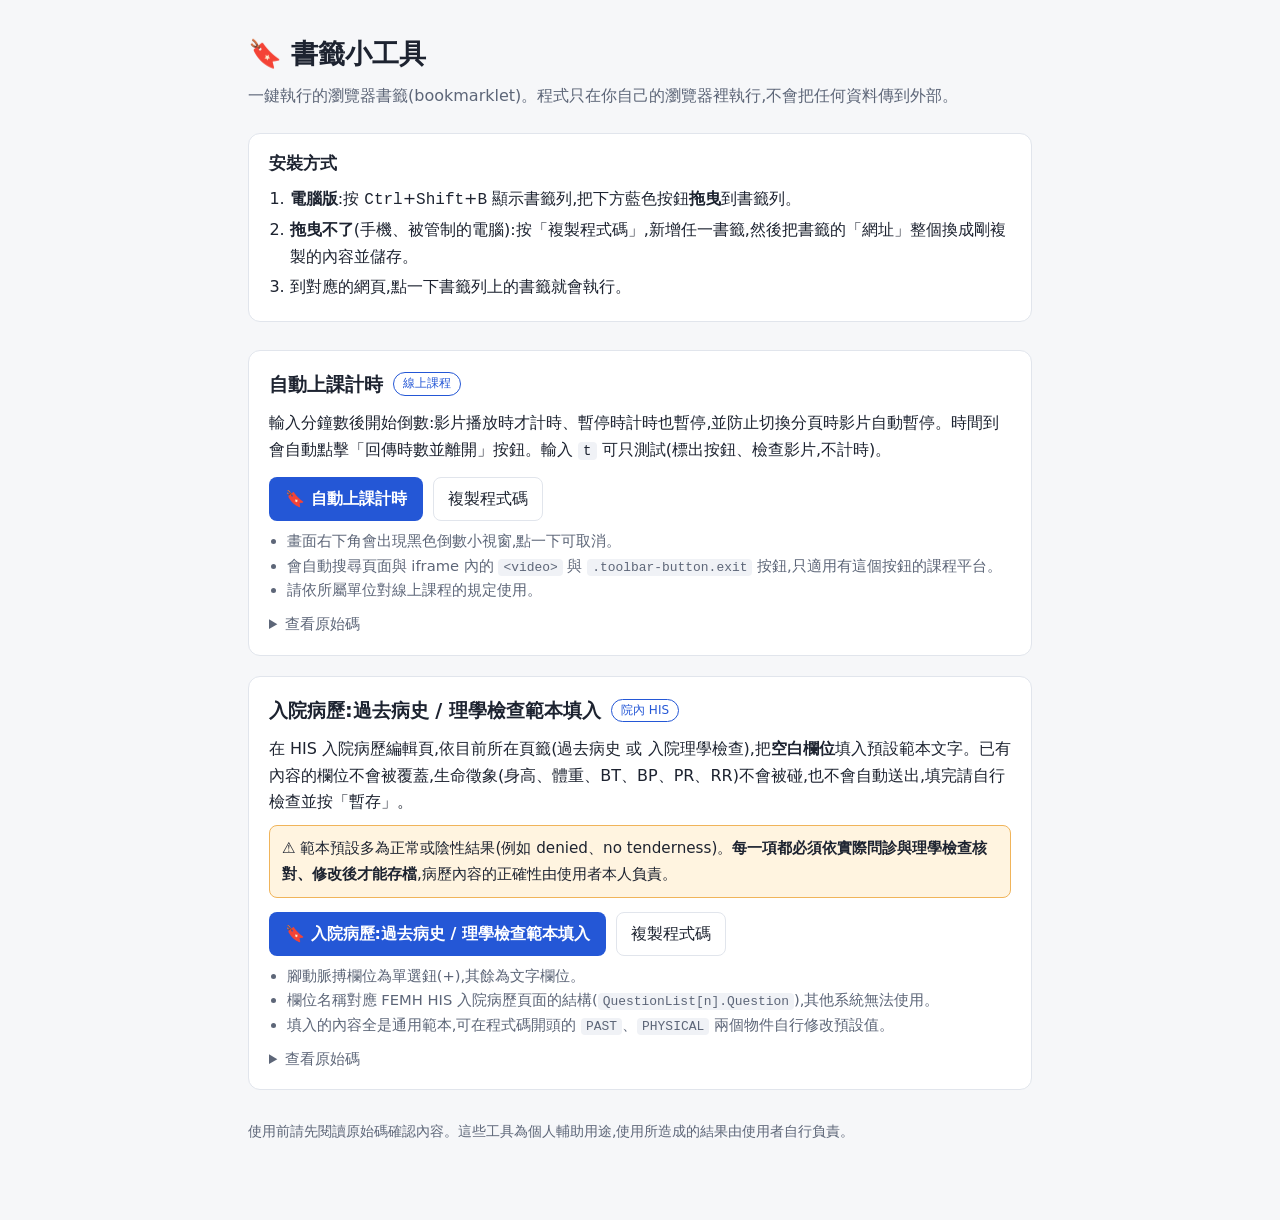
==== index.html @ d0493099 "Add bookmarklet directory page Co-Authored-By: Claude Sonnet 5.5 <noreply@anthropic.com> Claude-Sess" ====
<!DOCTYPE html>
<html lang="zh-Hant">
<head>
<meta charset="utf-8">
<meta name="viewport" content="width=device-width, initial-scale=1">
<title>書籤小工具 Bookmarklets</title>
<style>
  :root { --bg:#f6f7f9; --fg:#1d2330; --muted:#5d6678; --card:#fff; --line:#e1e5ec; --accent:#2457d6; --warn-bg:#fff4e0; --warn-line:#f0b45a; --code:#f0f2f6; }
  @media (prefers-color-scheme: dark) {
    :root { --bg:#12151b; --fg:#e6e9ef; --muted:#9aa3b5; --card:#1a1f28; --line:#2a313d; --accent:#7ba2ff; --warn-bg:#33270f; --warn-line:#a87a2c; --code:#222936; }
  }
  * { box-sizing: border-box; }
  body { margin:0; background:var(--bg); color:var(--fg); font:16px/1.65 system-ui,-apple-system,"Segoe UI","Noto Sans TC","Microsoft JhengHei",sans-serif; }
  main { max-width: 820px; margin: 0 auto; padding: 32px 18px 64px; }
  h1 { font-size: 1.7rem; margin: 0 0 6px; }
  .lead { color: var(--muted); margin: 0 0 24px; }
  .how { background:var(--card); border:1px solid var(--line); border-radius:12px; padding:16px 20px; margin-bottom:28px; }
  .how h2 { font-size:1.05rem; margin:0 0 8px; }
  .how ol { margin:0; padding-left:1.3em; }
  .how li { margin:4px 0; }
  .card { background:var(--card); border:1px solid var(--line); border-radius:12px; padding:18px 20px; margin-bottom:20px; }
  .card header { display:flex; align-items:center; gap:10px; flex-wrap:wrap; }
  .card h2 { font-size:1.2rem; margin:0; }
  .tag { font-size:.75rem; color:var(--accent); border:1px solid var(--accent); border-radius:999px; padding:1px 9px; }
  .card p { margin:10px 0; }
  .warn { background:var(--warn-bg); border:1px solid var(--warn-line); border-radius:8px; padding:10px 12px; margin:10px 0; font-size:.95rem; }
  .actions { display:flex; gap:10px; flex-wrap:wrap; align-items:center; margin:14px 0 6px; }
  a.drag { display:inline-block; background:var(--accent); color:#fff; text-decoration:none; padding:9px 16px; border-radius:8px; font-weight:600; cursor:grab; }
  @media (prefers-color-scheme: dark) { a.drag { color:#0d1220; } }
  button.copy { font:inherit; background:transparent; color:var(--fg); border:1px solid var(--line); border-radius:8px; padding:8px 14px; cursor:pointer; }
  button.copy:hover { border-color:var(--accent); }
  .notes { color:var(--muted); font-size:.92rem; padding-left:1.2em; margin:8px 0; }
  code { background:var(--code); padding:1px 5px; border-radius:4px; font-size:.88em; }
  details { margin-top:10px; }
  summary { cursor:pointer; color:var(--muted); font-size:.92rem; }
  pre { background:var(--code); border-radius:8px; padding:12px; overflow:auto; max-height:320px; font-size:.78rem; line-height:1.45; white-space:pre-wrap; word-break:break-all; }
  pre code { background:none; padding:0; font-size:inherit; }
  footer { color:var(--muted); font-size:.88rem; margin-top:30px; }
  #toast { position:fixed; left:50%; bottom:24px; transform:translateX(-50%); background:#000; color:#fff; padding:8px 16px; border-radius:8px; opacity:0; transition:opacity .2s; pointer-events:none; }
  #toast.show { opacity:.92; }
</style>
</head>
<body>
<main>
  <h1>🔖 書籤小工具</h1>
  <p class="lead">一鍵執行的瀏覽器書籤(bookmarklet)。程式只在你自己的瀏覽器裡執行,不會把任何資料傳到外部。</p>

  <section class="how">
    <h2>安裝方式</h2>
    <ol>
      <li><strong>電腦版</strong>:按 <kbd>Ctrl</kbd>+<kbd>Shift</kbd>+<kbd>B</kbd> 顯示書籤列,把下方藍色按鈕<strong>拖曳</strong>到書籤列。</li>
      <li><strong>拖曳不了</strong>(手機、被管制的電腦):按「複製程式碼」,新增任一書籤,然後把書籤的「網址」整個換成剛複製的內容並儲存。</li>
      <li>到對應的網頁,點一下書籤列上的書籤就會執行。</li>
    </ol>
  </section>


    <article class="card" id="auto-class">
      <header>
        <h2>自動上課計時</h2>
        <span class="tag">線上課程</span>
      </header>
      <p>輸入分鐘數後開始倒數:影片播放時才計時、暫停時計時也暫停,並防止切換分頁時影片自動暫停。時間到會自動點擊「回傳時數並離開」按鈕。輸入 <code>t</code> 可只測試(標出按鈕、檢查影片,不計時)。</p>
      
      <div class="actions">
        <a class="drag" href="javascript:(function()%7Bvar%20inp%3Dprompt('%E5%B9%BE%E5%88%86%E9%90%98%E5%BE%8C%E9%BB%9E%E6%93%8A%E3%80%8C%E5%9B%9E%E5%82%B3%E6%99%82%E6%95%B8%E4%B8%A6%E9%9B%A2%E9%96%8B%E3%80%8D%3F(%E8%BC%B8%E5%85%A5%20t%20%E5%8F%AA%E6%B8%AC%E8%A9%A6)'%2C'30')%3Bif(inp%3D%3D%3Dnull)return%3Bif(window.__exitT)%7BclearInterval(window.__exitT)%3Bwindow.__exitT%3Dnull%7Dvar%20old%3Ddocument.getElementById('__exitB')%3Bif(old)old.remove()%3Bfunction%20patch(w)%7Btry%7Bif(w.__noPause)return%3Bw.__noPause%3D1%3Bvar%20d%3Dw.document%3B%5B'hidden'%2C'webkitHidden'%5D.forEach(function(k)%7Btry%7BObject.defineProperty(d%2Ck%2C%7Bget%3Afunction()%7Breturn%20false%7D%2Cconfigurable%3Atrue%7D)%7Dcatch(e)%7B%7D%7D)%3B%5B'visibilityState'%2C'webkitVisibilityState'%5D.forEach(function(k)%7Btry%7BObject.defineProperty(d%2Ck%2C%7Bget%3Afunction()%7Breturn%20'visible'%7D%2Cconfigurable%3Atrue%7D)%7Dcatch(e)%7B%7D%7D)%3Btry%7Bd.hasFocus%3Dfunction()%7Breturn%20true%7D%7Dcatch(e)%7B%7D%5B'visibilitychange'%2C'webkitvisibilitychange'%2C'blur'%5D.forEach(function(n)%7B%5Bw%2Cd%5D.forEach(function(x)%7Bx.addEventListener(n%2Cfunction(e)%7Bif(e.target%3D%3D%3Dw%7C%7Ce.target%3D%3D%3Dd)e.stopImmediatePropagation()%7D%2Ctrue)%7D)%7D)%7Dcatch(e)%7B%7D%7Dfunction%20all(w)%7Bpatch(w)%3Btry%7Bw.document.querySelectorAll('iframe%2Cframe').forEach(function(f)%7Ball(f.contentWindow)%7D)%7Dcatch(e)%7B%7D%7Dfunction%20vid(d)%7Btry%7Bvar%20v%3Dd.querySelector('video')%3Bif(v)return%20v%3Bvar%20f%3Dd.querySelectorAll('iframe%2Cframe')%3Bfor(var%20i%3D0%3Bi%3Cf.length%3Bi%2B%2B)%7Bvar%20r%3Dvid(f%5Bi%5D.contentDocument)%3Bif(r)return%20r%7D%7Dcatch(x)%7B%7Dreturn%20null%7Dfunction%20playing()%7Bvar%20v%3Dvid(document)%3Bif(v)return%20!v.paused%7C%7Cv.ended%3Btry%7Breturn%20!Object.getOwnPropertyDescriptor(Document.prototype%2C'hidden').get.call(document)%7Dcatch(e)%7Breturn%20true%7D%7Dfunction%20find(d)%7Btry%7Bvar%20e%3Dd.querySelector('.toolbar-button.exit')%3Bif(e)return%20e%3Bvar%20f%3Dd.querySelectorAll('iframe%2Cframe')%3Bfor(var%20i%3D0%3Bi%3Cf.length%3Bi%2B%2B)%7Bvar%20r%3Dfind(f%5Bi%5D.contentDocument)%3Bif(r)return%20r%7D%7Dcatch(x)%7B%7Dreturn%20null%7Dall(window)%3Bvar%20B%3Ddocument.createElement('div')%3BB.id%3D'__exitB'%3BB.style.cssText%3D'position%3Afixed%3Bright%3A12px%3Bbottom%3A12px%3Bz-index%3A2147483647%3Bbackground%3Ablack%3Bcolor%3Awhite%3Bpadding%3A8px%2012px%3Bborder-radius%3A8px%3Bfont%3A14px%20sans-serif%3Bcursor%3Apointer'%3Bdocument.body.appendChild(B)%3Bfunction%20done(msg)%7BB.textContent%3Dmsg%3BsetTimeout(function()%7BB.remove()%7D%2C6000)%7Dif(String(inp).trim().toLowerCase()%3D%3D%3D't')%7Bvar%20b0%3Dfind(document)%3Bvar%20v0%3Dvid(document)%3Bdone((b0%3F'%E6%89%BE%E5%88%B0%E6%8C%89%E9%88%95'%3A'%E6%89%BE%E4%B8%8D%E5%88%B0%E6%8C%89%E9%88%95')%2B'%7C'%2B(v0%3F(v0.paused%3F'%E5%BD%B1%E7%89%87%E6%9A%AB%E5%81%9C%E4%B8%AD'%3A'%E5%BD%B1%E7%89%87%E6%92%AD%E6%94%BE%E4%B8%AD')%3A'%E6%89%BE%E4%B8%8D%E5%88%B0%E5%BD%B1%E7%89%87')%2B'%7C%E5%B7%B2%E5%A5%97%E7%94%A8%E9%98%B2%E6%9A%AB%E5%81%9C')%3Bif(b0)b0.style.outline%3D'4px%20solid%20red'%3Breturn%7Dvar%20m%3DparseFloat(inp)%3Bif(!(m%3E0))%7BB.remove()%3Breturn%7Dvar%20rem%3Dm*60%3Bvar%20last%3DDate.now()%3Bvar%20t%3DsetInterval(tick%2C1000)%3Bwindow.__exitT%3Dt%3BB.onclick%3Dfunction()%7BclearInterval(t)%3Bwindow.__exitT%3Dnull%3BB.remove()%7D%3Bfunction%20tick()%7Ball(window)%3Bvar%20now%3DDate.now()%3Bvar%20dt%3D(now-last)%2F1000%3Blast%3Dnow%3Bvar%20p%3Dplaying()%3Bif(p)rem%3Drem-dt%3Bif(rem%3E0)%7Bvar%20s%3DMath.round(rem)%3Bvar%20mm%3DMath.floor(s%2F60)%3Bvar%20ss%3Ds-mm*60%3BB.textContent%3D(p%3F'%E2%8F%B3%20'%3A'%E2%8F%B8%20%E5%BD%B1%E7%89%87%E6%9A%AB%E5%81%9C%2C%E8%A8%88%E6%99%82%E6%9A%AB%E5%81%9C%20')%2Bmm%2B'%3A'%2B('0'%2Bss).slice(-2)%2B'%20%E5%BE%8C%E5%9B%9E%E5%82%B3%E6%99%82%E6%95%B8(%E9%BB%9E%E6%AD%A4%E5%8F%96%E6%B6%88)'%3Breturn%7DclearInterval(t)%3Bwindow.__exitT%3Dnull%3Bvar%20b%3Dfind(document)%3Bif(b)%7Bb.click()%3Bdone('%E2%9C%85%20%E5%B7%B2%E9%BB%9E%E6%93%8A')%7Delse%20done('%E2%9D%8C%20%E6%89%BE%E4%B8%8D%E5%88%B0%E6%8C%89%E9%88%95')%7Dtick()%7D)()%3B" draggable="true" title="拖曳到書籤列" onclick="alert('請把這個按鈕「拖曳」到瀏覽器的書籤列,不要直接點擊。');return false;">🔖 自動上課計時</a>
        <button type="button" class="copy" data-id="auto-class">複製程式碼</button>
      </div>
      <ul class="notes"><li>畫面右下角會出現黑色倒數小視窗,點一下可取消。</li><li>會自動搜尋頁面與 iframe 內的 <code>&lt;video&gt;</code> 與 <code>.toolbar-button.exit</code> 按鈕,只適用有這個按鈕的課程平台。</li><li>請依所屬單位對線上課程的規定使用。</li></ul>
      <details>
        <summary>查看原始碼</summary>
        <pre><code>(function(){var inp=prompt('幾分鐘後點擊「回傳時數並離開」?(輸入 t 只測試)','30');if(inp===null)return;if(window.__exitT){clearInterval(window.__exitT);window.__exitT=null}var old=document.getElementById('__exitB');if(old)old.remove();function patch(w){try{if(w.__noPause)return;w.__noPause=1;var d=w.document;['hidden','webkitHidden'].forEach(function(k){try{Object.defineProperty(d,k,{get:function(){return false},configurable:true})}catch(e){}});['visibilityState','webkitVisibilityState'].forEach(function(k){try{Object.defineProperty(d,k,{get:function(){return 'visible'},configurable:true})}catch(e){}});try{d.hasFocus=function(){return true}}catch(e){}['visibilitychange','webkitvisibilitychange','blur'].forEach(function(n){[w,d].forEach(function(x){x.addEventListener(n,function(e){if(e.target===w||e.target===d)e.stopImmediatePropagation()},true)})})}catch(e){}}function all(w){patch(w);try{w.document.querySelectorAll('iframe,frame').forEach(function(f){all(f.contentWindow)})}catch(e){}}function vid(d){try{var v=d.querySelector('video');if(v)return v;var f=d.querySelectorAll('iframe,frame');for(var i=0;i&lt;f.length;i++){var r=vid(f[i].contentDocument);if(r)return r}}catch(x){}return null}function playing(){var v=vid(document);if(v)return !v.paused||v.ended;try{return !Object.getOwnPropertyDescriptor(Document.prototype,'hidden').get.call(document)}catch(e){return true}}function find(d){try{var e=d.querySelector('.toolbar-button.exit');if(e)return e;var f=d.querySelectorAll('iframe,frame');for(var i=0;i&lt;f.length;i++){var r=find(f[i].contentDocument);if(r)return r}}catch(x){}return null}all(window);var B=document.createElement('div');B.id='__exitB';B.style.cssText='position:fixed;right:12px;bottom:12px;z-index:2147483647;background:black;color:white;padding:8px 12px;border-radius:8px;font:14px sans-serif;cursor:pointer';document.body.appendChild(B);function done(msg){B.textContent=msg;setTimeout(function(){B.remove()},6000)}if(String(inp).trim().toLowerCase()==='t'){var b0=find(document);var v0=vid(document);done((b0?'找到按鈕':'找不到按鈕')+'|'+(v0?(v0.paused?'影片暫停中':'影片播放中'):'找不到影片')+'|已套用防暫停');if(b0)b0.style.outline='4px solid red';return}var m=parseFloat(inp);if(!(m&gt;0)){B.remove();return}var rem=m*60;var last=Date.now();var t=setInterval(tick,1000);window.__exitT=t;B.onclick=function(){clearInterval(t);window.__exitT=null;B.remove()};function tick(){all(window);var now=Date.now();var dt=(now-last)/1000;last=now;var p=playing();if(p)rem=rem-dt;if(rem&gt;0){var s=Math.round(rem);var mm=Math.floor(s/60);var ss=s-mm*60;B.textContent=(p?'⏳ ':'⏸ 影片暫停,計時暫停 ')+mm+':'+('0'+ss).slice(-2)+' 後回傳時數(點此取消)';return}clearInterval(t);window.__exitT=null;var b=find(document);if(b){b.click();done('✅ 已點擊')}else done('❌ 找不到按鈕')}tick()})();</code></pre>
      </details>
    </article>

    <article class="card" id="pe-template">
      <header>
        <h2>入院病歷:過去病史 / 理學檢查範本填入</h2>
        <span class="tag">院內 HIS</span>
      </header>
      <p>在 HIS 入院病歷編輯頁,依目前所在頁籤(過去病史 或 入院理學檢查),把<strong>空白欄位</strong>填入預設範本文字。已有內容的欄位不會被覆蓋,生命徵象(身高、體重、BT、BP、PR、RR)不會被碰,也不會自動送出,填完請自行檢查並按「暫存」。</p>
      <div class="warn" role="note">⚠️ 範本預設多為正常或陰性結果(例如 denied、no tenderness)。<strong>每一項都必須依實際問診與理學檢查核對、修改後才能存檔</strong>,病歷內容的正確性由使用者本人負責。</div>
      <div class="actions">
        <a class="drag" href="javascript:(function()%7B%20%20var%20PAST%20%3D%20%7B%20%20%20%20%22Cardiovascular%20disease%22%3A%20%22denied%22%2C%20%20%20%20%22Hypertension%22%3A%20%22denied%22%2C%20%20%20%20%22Pulmonary%20disease%22%3A%20%22denied%22%2C%20%20%20%20%22Gastrointestinal%20disease%22%3A%20%22denied%22%2C%20%20%20%20%22Liver%20disease%22%3A%20%22denied%22%2C%20%20%20%20%22Renal%20disease%22%3A%20%22denied%22%2C%20%20%20%20%22D.M.%20or%20Endocrinopathy%22%3A%20%22denied%22%2C%20%20%20%20%22Cigarette%20smoking%20or%20Alcohol%20drinking%22%3A%20%22denied%22%2C%20%20%20%20%22Drug%20allergy%22%3A%20%22NKA%22%2C%20%20%20%20%22Previous%20Operation%22%3A%20%22denied%22%2C%20%20%20%20%22Blood%20Transfusion%22%3A%20%22denied%22%2C%20%20%20%20%22Special%20exposure%20history%22%3A%20%22denied%22%2C%20%20%20%20%22Others%22%3A%20%22nil%22%20%20%7D%3B%20%20var%20PHYSICAL%20%3D%20%7B%20%20%20%20%22Development%22%3A%20%22fair%22%2C%20%20%20%20%22Nutrition%22%3A%20%22fair%22%2C%20%20%20%20%22Mentality%22%3A%20%22oriented%22%2C%20%20%20%20%22Cooperation%22%3A%20%22cooperative%22%2C%20%20%20%20%22Conjunctiva%22%3A%20%22not%20pale%22%2C%20%20%20%20%22Sclera%22%3A%20%22anicteric%22%2C%20%20%20%20%22Pupil%22%3A%20%22Isocoric%22%2C%20%20%20%20%22Light%20reflex%22%3A%20%22(%2B%2F%2B)%2C%20prompt%22%2C%20%20%20%20%22E.N.T.%22%3A%20%22grossly%20normal%22%2C%20%20%20%20%22Thyroid%22%3A%20%22no%20obvious%20enlargement%22%2C%20%20%20%20%22Lymph%20node%22%3A%20%22no%20obvious%20enlarged%20lymphnode%22%2C%20%20%20%20%22Chest%20wall%22%3A%20%22bilateral%20symmetric%20expansion%22%2C%20%20%20%20%22Lung%22%3A%20%22bilateral%20clear%20breathing%20sound%22%2C%20%20%20%20%22Breast%22%3A%20%22not%20examined%22%2C%20%20%20%20%22Heart%22%3A%20%22no%20murmur%22%2C%20%20%20%20%22Shape%22%3A%20%22soft%20and%20flat%22%2C%20%20%20%20%22Tenderness%22%3A%20%22no%20tenderness%22%2C%20%20%20%20%22Liver%22%3A%20%22impalpable%22%2C%20%20%20%20%22Spleen%22%3A%20%22impalpable%22%2C%20%20%20%20%22Scar%22%3A%20%22nil%22%2C%20%20%20%20%22Palpable%20Mass%22%3A%20%22impalpable%22%2C%20%20%20%20%22Kidney%22%3A%20%22no%20CV%20angle%20knocking%20pain%22%2C%20%20%20%20%22Bowel%20Sound%22%3A%20%22normoactive%22%2C%20%20%20%20%22others%22%3A%20%22nil%22%2C%20%20%20%20%22Extremities%22%3A%20%22Freely%20movable%2C%20no%20pitting%20edema%22%2C%20%20%20%20%22External%20genitalia%22%3A%20%22no%20abnormality%22%2C%20%20%20%20%22Carotid%20a.(right)%22%3A%20%22%2B%22%2C%20%20%20%20%22Carotid%20a.(left)%22%3A%20%22%2B%22%2C%20%20%20%20%22Radial%20a.(right)%22%3A%20%22%2B%22%2C%20%20%20%20%22Radial%20a.(left)%22%3A%20%22%2B%22%2C%20%20%20%20%22Femoral%20a.(right)%22%3A%20%22%2B%22%2C%20%20%20%20%22Femoral%20a.(left)%22%3A%20%22%2B%22%2C%20%20%20%20%22Popliteal%20a.(right)%22%3A%20%22%2B%22%2C%20%20%20%20%22Popliteal%20a.(left)%22%3A%20%22%2B%22%2C%20%20%20%20%22Dorsalis%20pedis%20a.(right)%22%3A%20%22%2B%22%2C%20%20%20%20%22Dorsalis%20pedis%20a.(left)%22%3A%20%22%2B%22%2C%20%20%20%20%22Posterior%20tibial%20a.(right)%22%3A%20%22%2B%22%2C%20%20%20%20%22Posterior%20tibial%20a.(left)%22%3A%20%22%2B%22%20%20%7D%3B%20%20var%20SKIP_VITALS%20%3D%20%5B%22Body%20height%22%2C%22Body%20weight%22%2C%22BT%22%2C%22BP%22%2C%22PR%22%2C%22RR%22%5D%3B%20%20function%20norm(s)%7B%20return%20(s%7C%7C%22%22).trim()%3B%20%7D%20%20var%20qEls%20%3D%20document.querySelectorAll('input%5Bname%24%3D%22.Question%22%5D')%3B%20%20if%20(qEls.length%20%3D%3D%3D%200)%7B%20alert(%22%E6%89%BE%E4%B8%8D%E5%88%B0%E6%AC%84%E4%BD%8D%2C%E8%AB%8B%E7%A2%BA%E8%AA%8D%E7%9B%AE%E5%89%8D%E5%9C%A8%E3%80%8C%E9%81%8E%E5%8E%BB%E7%97%85%E5%8F%B2%E3%80%8D%E6%88%96%E3%80%8C%E5%85%A5%E9%99%A2%E7%90%86%E5%AD%B8%E6%AA%A2%E6%9F%A5%E3%80%8D%E9%A0%81%E7%B1%A4%22)%3B%20return%3B%20%7D%20%20var%20questions%20%3D%20Array.prototype.map.call(qEls%2C%20function(el)%7B%20return%20norm(el.value)%3B%20%7D)%3B%20%20var%20isPast%20%3D%20questions.indexOf(%22Cardiovascular%20disease%22)%20!%3D%3D%20-1%3B%20%20var%20isPhysical%20%3D%20questions.indexOf(%22Body%20height%22)%20!%3D%3D%20-1%3B%20%20var%20map%20%3D%20isPast%20%3F%20PAST%20%3A%20(isPhysical%20%3F%20PHYSICAL%20%3A%20null)%3B%20%20if%20(!map)%7B%20alert(%22%E7%9B%AE%E5%89%8D%E9%A0%81%E7%B1%A4%E4%B8%8D%E6%98%AF%E3%80%8C%E9%81%8E%E5%8E%BB%E7%97%85%E5%8F%B2%E3%80%8D%E6%88%96%E3%80%8C%E5%85%A5%E9%99%A2%E7%90%86%E5%AD%B8%E6%AA%A2%E6%9F%A5%E3%80%8D%2C%E7%84%A1%E6%B3%95%E8%87%AA%E5%8B%95%E5%A1%AB%E5%85%A5%22)%3B%20return%3B%20%7D%20%20var%20filled%20%3D%200%2C%20skippedVitals%20%3D%200%2C%20skippedFilled%20%3D%200%2C%20notFound%20%3D%200%3B%20%20qEls.forEach(function(qEl)%7B%20%20%20%20var%20m%20%3D%20qEl.name.match(%2FQuestionList%5C%5B(%5Cd%2B)%5C%5D%2F)%3B%20%20%20%20if%20(!m)%20return%3B%20%20%20%20var%20idx%20%3D%20m%5B1%5D%3B%20%20%20%20var%20qText%20%3D%20norm(qEl.value)%3B%20%20%20%20if%20(isPhysical%20%26%26%20SKIP_VITALS.indexOf(qText)%20!%3D%3D%20-1)%7B%20skippedVitals%2B%2B%3B%20return%3B%20%7D%20%20%20%20if%20(!(qText%20in%20map))%20return%3B%20%20%20%20var%20answerEls%20%3D%20document.querySelectorAll('%5Bname%3D%22QuestionList%5B'%2Bidx%2B'%5D.Answer%22%5D')%3B%20%20%20%20if%20(!answerEls.length)%20return%3B%20%20%20%20var%20desired%20%3D%20map%5BqText%5D%3B%20%20%20%20if%20(answerEls%5B0%5D.type%20%3D%3D%3D%20%22radio%22)%7B%20%20%20%20%20%20var%20alreadyChecked%20%3D%20Array.prototype.some.call(answerEls%2C%20function(r)%7B%20return%20r.checked%3B%20%7D)%3B%20%20%20%20%20%20if%20(alreadyChecked)%7B%20skippedFilled%2B%2B%3B%20return%3B%20%7D%20%20%20%20%20%20var%20target%20%3D%20Array.prototype.filter.call(answerEls%2C%20function(r)%7B%20return%20r.value%20%3D%3D%3D%20desired%3B%20%7D)%5B0%5D%3B%20%20%20%20%20%20if%20(!target)%7B%20notFound%2B%2B%3B%20return%3B%20%7D%20%20%20%20%20%20target.checked%20%3D%20true%3B%20%20%20%20%20%20target.dispatchEvent(new%20Event(%22click%22%2C%20%7Bbubbles%3Atrue%7D))%3B%20%20%20%20%20%20target.dispatchEvent(new%20Event(%22change%22%2C%20%7Bbubbles%3Atrue%7D))%3B%20%20%20%20%20%20filled%2B%2B%3B%20%20%20%20%7D%20else%20%7B%20%20%20%20%20%20var%20el%20%3D%20answerEls%5B0%5D%3B%20%20%20%20%20%20if%20(norm(el.value)%20!%3D%3D%20%22%22)%7B%20skippedFilled%2B%2B%3B%20return%3B%20%7D%20%20%20%20%20%20el.value%20%3D%20desired%3B%20%20%20%20%20%20el.dispatchEvent(new%20Event(%22input%22%2C%20%7Bbubbles%3Atrue%7D))%3B%20%20%20%20%20%20el.dispatchEvent(new%20Event(%22change%22%2C%20%7Bbubbles%3Atrue%7D))%3B%20%20%20%20%20%20filled%2B%2B%3B%20%20%20%20%7D%20%20%7D)%3B%20%20alert(%22%E5%B7%B2%E8%87%AA%E5%8B%95%E5%A1%AB%E5%85%A5%20%22%20%2B%20filled%20%2B%20%22%20%E5%80%8B%E6%AC%84%E4%BD%8D%22%20%2B%20(isPhysical%20%3F%20(%22%5Cn%E7%95%A5%E9%81%8E%E7%94%9F%E5%91%BD%E5%BE%B5%E8%B1%A1(%E4%B8%8D%E5%8B%95)%20%22%20%2B%20skippedVitals%20%2B%20%22%20%E5%80%8B%22)%20%3A%20%22%22)%20%2B%20%22%5Cn%E7%95%A5%E9%81%8E%E5%B7%B2%E6%9C%89%E5%85%A7%E5%AE%B9%20%22%20%2B%20skippedFilled%20%2B%20%22%20%E5%80%8B%22%20%2B%20(notFound%3F%20(%22%5Cn%E6%89%BE%E4%B8%8D%E5%88%B0%E5%B0%8D%E6%87%89%E9%81%B8%E9%A0%85%20%22%20%2B%20notFound%20%2B%20%22%20%E5%80%8B%22)%20%3A%20%22%22)%20%2B%20%22%5Cn%5Cn%E5%A1%AB%E5%AE%8C%E8%AB%8B%E8%87%AA%E8%A1%8C%E6%AA%A2%E6%9F%A5%E4%B8%A6%E6%8C%89%E3%80%8C%E6%9A%AB%E5%AD%98%E3%80%8D%E5%84%B2%E5%AD%98%22)%3B%7D)()%3B" draggable="true" title="拖曳到書籤列" onclick="alert('請把這個按鈕「拖曳」到瀏覽器的書籤列,不要直接點擊。');return false;">🔖 入院病歷:過去病史 / 理學檢查範本填入</a>
        <button type="button" class="copy" data-id="pe-template">複製程式碼</button>
      </div>
      <ul class="notes"><li>腳動脈搏欄位為單選鈕(+),其餘為文字欄位。</li><li>欄位名稱對應 FEMH HIS 入院病歷頁面的結構(<code>QuestionList[n].Question</code>),其他系統無法使用。</li><li>填入的內容全是通用範本,可在程式碼開頭的 <code>PAST</code>、<code>PHYSICAL</code> 兩個物件自行修改預設值。</li></ul>
      <details>
        <summary>查看原始碼</summary>
        <pre><code>(function(){  var PAST = {    &quot;Cardiovascular disease&quot;: &quot;denied&quot;,    &quot;Hypertension&quot;: &quot;denied&quot;,    &quot;Pulmonary disease&quot;: &quot;denied&quot;,    &quot;Gastrointestinal disease&quot;: &quot;denied&quot;,    &quot;Liver disease&quot;: &quot;denied&quot;,    &quot;Renal disease&quot;: &quot;denied&quot;,    &quot;D.M. or Endocrinopathy&quot;: &quot;denied&quot;,    &quot;Cigarette smoking or Alcohol drinking&quot;: &quot;denied&quot;,    &quot;Drug allergy&quot;: &quot;NKA&quot;,    &quot;Previous Operation&quot;: &quot;denied&quot;,    &quot;Blood Transfusion&quot;: &quot;denied&quot;,    &quot;Special exposure history&quot;: &quot;denied&quot;,    &quot;Others&quot;: &quot;nil&quot;  };  var PHYSICAL = {    &quot;Development&quot;: &quot;fair&quot;,    &quot;Nutrition&quot;: &quot;fair&quot;,    &quot;Mentality&quot;: &quot;oriented&quot;,    &quot;Cooperation&quot;: &quot;cooperative&quot;,    &quot;Conjunctiva&quot;: &quot;not pale&quot;,    &quot;Sclera&quot;: &quot;anicteric&quot;,    &quot;Pupil&quot;: &quot;Isocoric&quot;,    &quot;Light reflex&quot;: &quot;(+/+), prompt&quot;,    &quot;E.N.T.&quot;: &quot;grossly normal&quot;,    &quot;Thyroid&quot;: &quot;no obvious enlargement&quot;,    &quot;Lymph node&quot;: &quot;no obvious enlarged lymphnode&quot;,    &quot;Chest wall&quot;: &quot;bilateral symmetric expansion&quot;,    &quot;Lung&quot;: &quot;bilateral clear breathing sound&quot;,    &quot;Breast&quot;: &quot;not examined&quot;,    &quot;Heart&quot;: &quot;no murmur&quot;,    &quot;Shape&quot;: &quot;soft and flat&quot;,    &quot;Tenderness&quot;: &quot;no tenderness&quot;,    &quot;Liver&quot;: &quot;impalpable&quot;,    &quot;Spleen&quot;: &quot;impalpable&quot;,    &quot;Scar&quot;: &quot;nil&quot;,    &quot;Palpable Mass&quot;: &quot;impalpable&quot;,    &quot;Kidney&quot;: &quot;no CV angle knocking pain&quot;,    &quot;Bowel Sound&quot;: &quot;normoactive&quot;,    &quot;others&quot;: &quot;nil&quot;,    &quot;Extremities&quot;: &quot;Freely movable, no pitting edema&quot;,    &quot;External genitalia&quot;: &quot;no abnormality&quot;,    &quot;Carotid a.(right)&quot;: &quot;+&quot;,    &quot;Carotid a.(left)&quot;: &quot;+&quot;,    &quot;Radial a.(right)&quot;: &quot;+&quot;,    &quot;Radial a.(left)&quot;: &quot;+&quot;,    &quot;Femoral a.(right)&quot;: &quot;+&quot;,    &quot;Femoral a.(left)&quot;: &quot;+&quot;,    &quot;Popliteal a.(right)&quot;: &quot;+&quot;,    &quot;Popliteal a.(left)&quot;: &quot;+&quot;,    &quot;Dorsalis pedis a.(right)&quot;: &quot;+&quot;,    &quot;Dorsalis pedis a.(left)&quot;: &quot;+&quot;,    &quot;Posterior tibial a.(right)&quot;: &quot;+&quot;,    &quot;Posterior tibial a.(left)&quot;: &quot;+&quot;  };  var SKIP_VITALS = [&quot;Body height&quot;,&quot;Body weight&quot;,&quot;BT&quot;,&quot;BP&quot;,&quot;PR&quot;,&quot;RR&quot;];  function norm(s){ return (s||&quot;&quot;).trim(); }  var qEls = document.querySelectorAll('input[name$=&quot;.Question&quot;]');  if (qEls.length === 0){ alert(&quot;找不到欄位,請確認目前在「過去病史」或「入院理學檢查」頁籤&quot;); return; }  var questions = Array.prototype.map.call(qEls, function(el){ return norm(el.value); });  var isPast = questions.indexOf(&quot;Cardiovascular disease&quot;) !== -1;  var isPhysical = questions.indexOf(&quot;Body height&quot;) !== -1;  var map = isPast ? PAST : (isPhysical ? PHYSICAL : null);  if (!map){ alert(&quot;目前頁籤不是「過去病史」或「入院理學檢查」,無法自動填入&quot;); return; }  var filled = 0, skippedVitals = 0, skippedFilled = 0, notFound = 0;  qEls.forEach(function(qEl){    var m = qEl.name.match(/QuestionList\[(\d+)\]/);    if (!m) return;    var idx = m[1];    var qText = norm(qEl.value);    if (isPhysical &amp;&amp; SKIP_VITALS.indexOf(qText) !== -1){ skippedVitals++; return; }    if (!(qText in map)) return;    var answerEls = document.querySelectorAll('[name=&quot;QuestionList['+idx+'].Answer&quot;]');    if (!answerEls.length) return;    var desired = map[qText];    if (answerEls[0].type === &quot;radio&quot;){      var alreadyChecked = Array.prototype.some.call(answerEls, function(r){ return r.checked; });      if (alreadyChecked){ skippedFilled++; return; }      var target = Array.prototype.filter.call(answerEls, function(r){ return r.value === desired; })[0];      if (!target){ notFound++; return; }      target.checked = true;      target.dispatchEvent(new Event(&quot;click&quot;, {bubbles:true}));      target.dispatchEvent(new Event(&quot;change&quot;, {bubbles:true}));      filled++;    } else {      var el = answerEls[0];      if (norm(el.value) !== &quot;&quot;){ skippedFilled++; return; }      el.value = desired;      el.dispatchEvent(new Event(&quot;input&quot;, {bubbles:true}));      el.dispatchEvent(new Event(&quot;change&quot;, {bubbles:true}));      filled++;    }  });  alert(&quot;已自動填入 &quot; + filled + &quot; 個欄位&quot; + (isPhysical ? (&quot;\n略過生命徵象(不動) &quot; + skippedVitals + &quot; 個&quot;) : &quot;&quot;) + &quot;\n略過已有內容 &quot; + skippedFilled + &quot; 個&quot; + (notFound? (&quot;\n找不到對應選項 &quot; + notFound + &quot; 個&quot;) : &quot;&quot;) + &quot;\n\n填完請自行檢查並按「暫存」儲存&quot;);})();</code></pre>
      </details>
    </article>

  <footer>
    <p>使用前請先閱讀原始碼確認內容。這些工具為個人輔助用途,使用所造成的結果由使用者自行負責。</p>
  </footer>
</main>
<div id="toast"></div>
<script>
  var CODE = {"auto-class":"javascript:(function(){var inp=prompt('幾分鐘後點擊「回傳時數並離開」?(輸入 t 只測試)','30');if(inp===null)return;if(window.__exitT){clearInterval(window.__exitT);window.__exitT=null}var old=document.getElementById('__exitB');if(old)old.remove();function patch(w){try{if(w.__noPause)return;w.__noPause=1;var d=w.document;['hidden','webkitHidden'].forEach(function(k){try{Object.defineProperty(d,k,{get:function(){return false},configurable:true})}catch(e){}});['visibilityState','webkitVisibilityState'].forEach(function(k){try{Object.defineProperty(d,k,{get:function(){return 'visible'},configurable:true})}catch(e){}});try{d.hasFocus=function(){return true}}catch(e){}['visibilitychange','webkitvisibilitychange','blur'].forEach(function(n){[w,d].forEach(function(x){x.addEventListener(n,function(e){if(e.target===w||e.target===d)e.stopImmediatePropagation()},true)})})}catch(e){}}function all(w){patch(w);try{w.document.querySelectorAll('iframe,frame').forEach(function(f){all(f.contentWindow)})}catch(e){}}function vid(d){try{var v=d.querySelector('video');if(v)return v;var f=d.querySelectorAll('iframe,frame');for(var i=0;i\u003cf.length;i++){var r=vid(f[i].contentDocument);if(r)return r}}catch(x){}return null}function playing(){var v=vid(document);if(v)return !v.paused||v.ended;try{return !Object.getOwnPropertyDescriptor(Document.prototype,'hidden').get.call(document)}catch(e){return true}}function find(d){try{var e=d.querySelector('.toolbar-button.exit');if(e)return e;var f=d.querySelectorAll('iframe,frame');for(var i=0;i\u003cf.length;i++){var r=find(f[i].contentDocument);if(r)return r}}catch(x){}return null}all(window);var B=document.createElement('div');B.id='__exitB';B.style.cssText='position:fixed;right:12px;bottom:12px;z-index:2147483647;background:black;color:white;padding:8px 12px;border-radius:8px;font:14px sans-serif;cursor:pointer';document.body.appendChild(B);function done(msg){B.textContent=msg;setTimeout(function(){B.remove()},6000)}if(String(inp).trim().toLowerCase()==='t'){var b0=find(document);var v0=vid(document);done((b0?'找到按鈕':'找不到按鈕')+'|'+(v0?(v0.paused?'影片暫停中':'影片播放中'):'找不到影片')+'|已套用防暫停');if(b0)b0.style.outline='4px solid red';return}var m=parseFloat(inp);if(!(m>0)){B.remove();return}var rem=m*60;var last=Date.now();var t=setInterval(tick,1000);window.__exitT=t;B.onclick=function(){clearInterval(t);window.__exitT=null;B.remove()};function tick(){all(window);var now=Date.now();var dt=(now-last)/1000;last=now;var p=playing();if(p)rem=rem-dt;if(rem>0){var s=Math.round(rem);var mm=Math.floor(s/60);var ss=s-mm*60;B.textContent=(p?'⏳ ':'⏸ 影片暫停,計時暫停 ')+mm+':'+('0'+ss).slice(-2)+' 後回傳時數(點此取消)';return}clearInterval(t);window.__exitT=null;var b=find(document);if(b){b.click();done('✅ 已點擊')}else done('❌ 找不到按鈕')}tick()})();","pe-template":"javascript:(function(){  var PAST = {    \"Cardiovascular disease\": \"denied\",    \"Hypertension\": \"denied\",    \"Pulmonary disease\": \"denied\",    \"Gastrointestinal disease\": \"denied\",    \"Liver disease\": \"denied\",    \"Renal disease\": \"denied\",    \"D.M. or Endocrinopathy\": \"denied\",    \"Cigarette smoking or Alcohol drinking\": \"denied\",    \"Drug allergy\": \"NKA\",    \"Previous Operation\": \"denied\",    \"Blood Transfusion\": \"denied\",    \"Special exposure history\": \"denied\",    \"Others\": \"nil\"  };  var PHYSICAL = {    \"Development\": \"fair\",    \"Nutrition\": \"fair\",    \"Mentality\": \"oriented\",    \"Cooperation\": \"cooperative\",    \"Conjunctiva\": \"not pale\",    \"Sclera\": \"anicteric\",    \"Pupil\": \"Isocoric\",    \"Light reflex\": \"(+/+), prompt\",    \"E.N.T.\": \"grossly normal\",    \"Thyroid\": \"no obvious enlargement\",    \"Lymph node\": \"no obvious enlarged lymphnode\",    \"Chest wall\": \"bilateral symmetric expansion\",    \"Lung\": \"bilateral clear breathing sound\",    \"Breast\": \"not examined\",    \"Heart\": \"no murmur\",    \"Shape\": \"soft and flat\",    \"Tenderness\": \"no tenderness\",    \"Liver\": \"impalpable\",    \"Spleen\": \"impalpable\",    \"Scar\": \"nil\",    \"Palpable Mass\": \"impalpable\",    \"Kidney\": \"no CV angle knocking pain\",    \"Bowel Sound\": \"normoactive\",    \"others\": \"nil\",    \"Extremities\": \"Freely movable, no pitting edema\",    \"External genitalia\": \"no abnormality\",    \"Carotid a.(right)\": \"+\",    \"Carotid a.(left)\": \"+\",    \"Radial a.(right)\": \"+\",    \"Radial a.(left)\": \"+\",    \"Femoral a.(right)\": \"+\",    \"Femoral a.(left)\": \"+\",    \"Popliteal a.(right)\": \"+\",    \"Popliteal a.(left)\": \"+\",    \"Dorsalis pedis a.(right)\": \"+\",    \"Dorsalis pedis a.(left)\": \"+\",    \"Posterior tibial a.(right)\": \"+\",    \"Posterior tibial a.(left)\": \"+\"  };  var SKIP_VITALS = [\"Body height\",\"Body weight\",\"BT\",\"BP\",\"PR\",\"RR\"];  function norm(s){ return (s||\"\").trim(); }  var qEls = document.querySelectorAll('input[name$=\".Question\"]');  if (qEls.length === 0){ alert(\"找不到欄位,請確認目前在「過去病史」或「入院理學檢查」頁籤\"); return; }  var questions = Array.prototype.map.call(qEls, function(el){ return norm(el.value); });  var isPast = questions.indexOf(\"Cardiovascular disease\") !== -1;  var isPhysical = questions.indexOf(\"Body height\") !== -1;  var map = isPast ? PAST : (isPhysical ? PHYSICAL : null);  if (!map){ alert(\"目前頁籤不是「過去病史」或「入院理學檢查」,無法自動填入\"); return; }  var filled = 0, skippedVitals = 0, skippedFilled = 0, notFound = 0;  qEls.forEach(function(qEl){    var m = qEl.name.match(/QuestionList\\[(\\d+)\\]/);    if (!m) return;    var idx = m[1];    var qText = norm(qEl.value);    if (isPhysical && SKIP_VITALS.indexOf(qText) !== -1){ skippedVitals++; return; }    if (!(qText in map)) return;    var answerEls = document.querySelectorAll('[name=\"QuestionList['+idx+'].Answer\"]');    if (!answerEls.length) return;    var desired = map[qText];    if (answerEls[0].type === \"radio\"){      var alreadyChecked = Array.prototype.some.call(answerEls, function(r){ return r.checked; });      if (alreadyChecked){ skippedFilled++; return; }      var target = Array.prototype.filter.call(answerEls, function(r){ return r.value === desired; })[0];      if (!target){ notFound++; return; }      target.checked = true;      target.dispatchEvent(new Event(\"click\", {bubbles:true}));      target.dispatchEvent(new Event(\"change\", {bubbles:true}));      filled++;    } else {      var el = answerEls[0];      if (norm(el.value) !== \"\"){ skippedFilled++; return; }      el.value = desired;      el.dispatchEvent(new Event(\"input\", {bubbles:true}));      el.dispatchEvent(new Event(\"change\", {bubbles:true}));      filled++;    }  });  alert(\"已自動填入 \" + filled + \" 個欄位\" + (isPhysical ? (\"\\n略過生命徵象(不動) \" + skippedVitals + \" 個\") : \"\") + \"\\n略過已有內容 \" + skippedFilled + \" 個\" + (notFound? (\"\\n找不到對應選項 \" + notFound + \" 個\") : \"\") + \"\\n\\n填完請自行檢查並按「暫存」儲存\");})();"};
  function toast(msg){ var t=document.getElementById('toast'); t.textContent=msg; t.classList.add('show'); setTimeout(function(){t.classList.remove('show')},1800); }
  document.querySelectorAll('button.copy').forEach(function(b){
    b.addEventListener('click', function(){
      var text = CODE[b.getAttribute('data-id')];
      function fallback(){
        var ta=document.createElement('textarea'); ta.value=text; ta.style.position='fixed'; ta.style.opacity='0';
        document.body.appendChild(ta); ta.select();
        try{ document.execCommand('copy'); toast('已複製'); }catch(e){ toast('複製失敗,請展開原始碼手動複製'); }
        ta.remove();
      }
      if (navigator.clipboard && window.isSecureContext) {
        navigator.clipboard.writeText(text).then(function(){ toast('已複製'); }, fallback);
      } else { fallback(); }
    });
  });
</script>
</body>
</html>
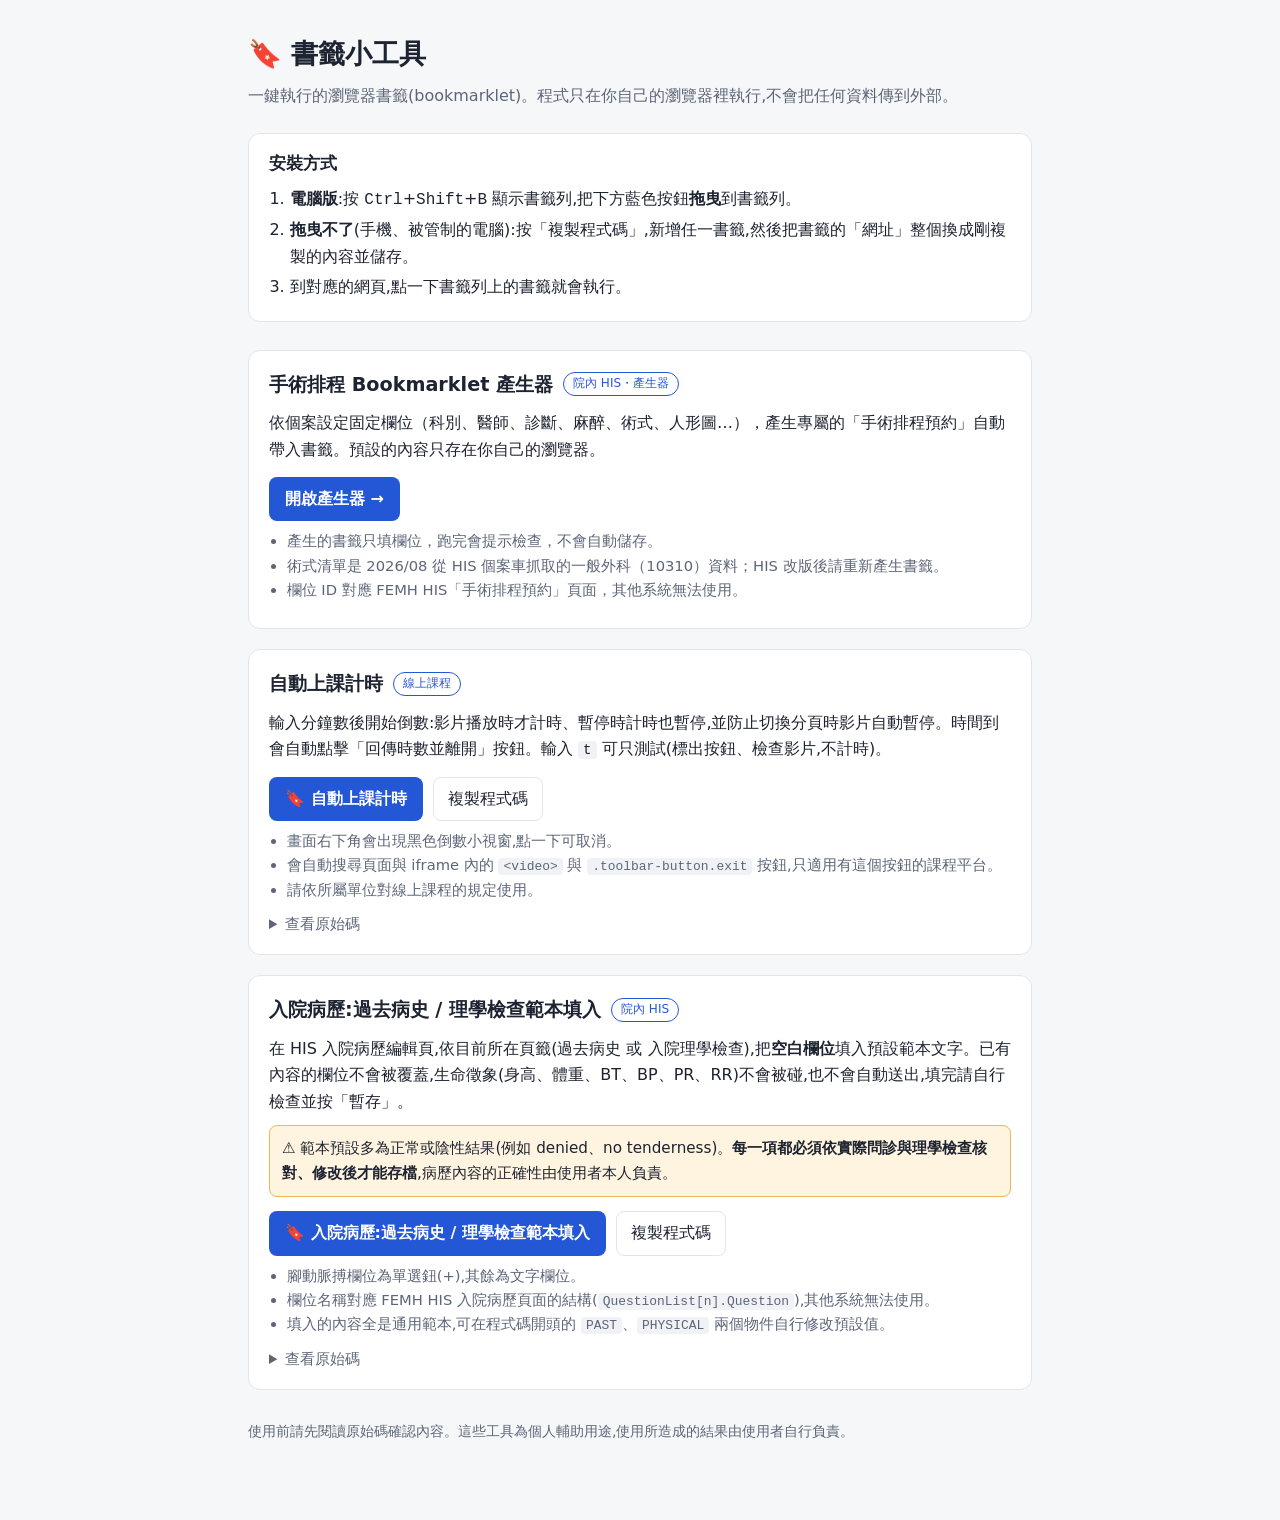
==== commit 366e6ce2: "Add surgery schedule bookmarklet generator and build tooling - surgery-schedule/: split generator in" ====
--- a/index.html
+++ b/index.html
@@ -53,6 +53,19 @@
       <li>到對應的網頁,點一下書籤列上的書籤就會執行。</li>
     </ol>
   </section>
+
+
+    <article class="card" id="surgery-schedule">
+      <header>
+        <h2>手術排程 Bookmarklet 產生器</h2>
+        <span class="tag">院內 HIS・產生器</span>
+      </header>
+      <p>依個案設定固定欄位（科別、醫師、診斷、麻醉、術式、人形圖…），產生專屬的「手術排程預約」自動帶入書籤。預設的內容只存在你自己的瀏覽器。</p>
+      <div class="actions">
+        <a class="drag" href="surgery-schedule/" style="cursor:pointer">開啟產生器 →</a>
+      </div>
+      <ul class="notes"><li>產生的書籤只填欄位，跑完會提示檢查，不會自動儲存。</li><li>術式清單是 2026/08 從 HIS 個案車抓取的一般外科（10310）資料；HIS 改版後請重新產生書籤。</li><li>欄位 ID 對應 FEMH HIS「手術排程預約」頁面，其他系統無法使用。</li></ul>
+    </article>
 
 
     <article class="card" id="auto-class">
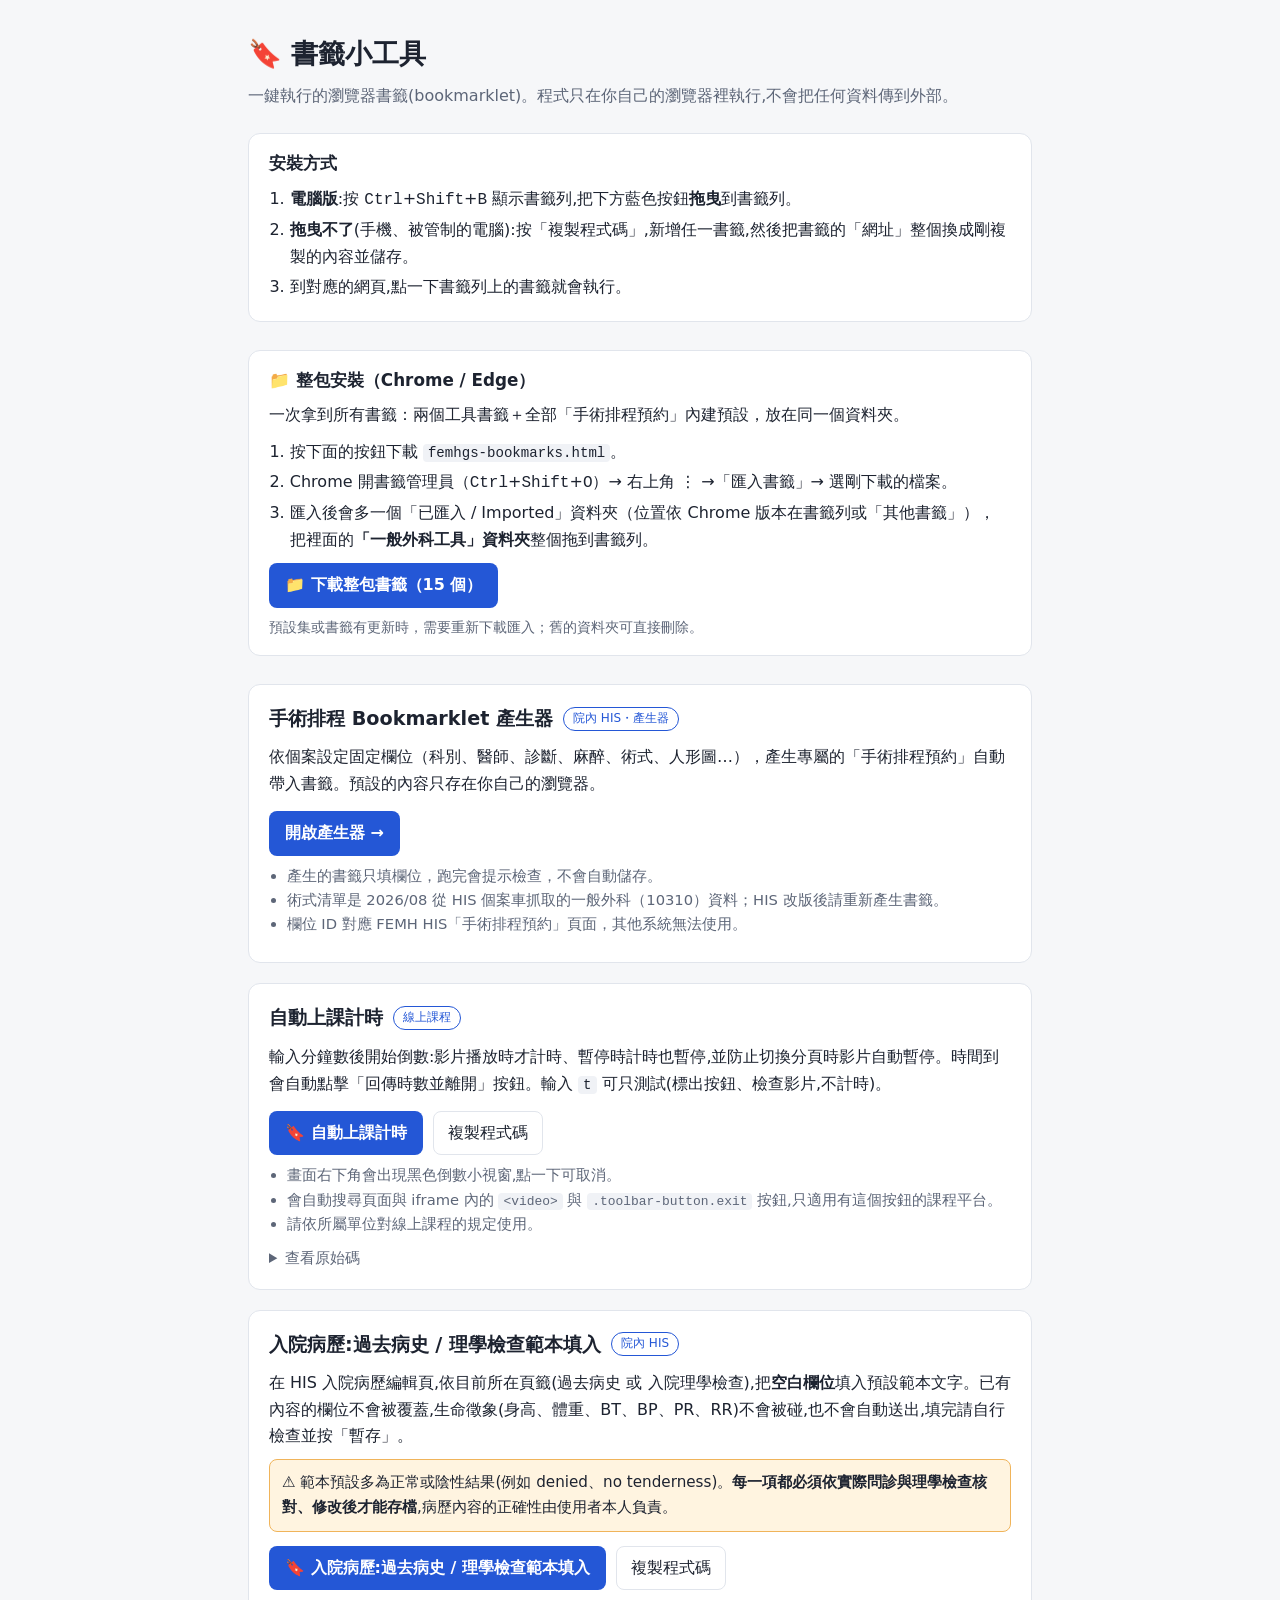
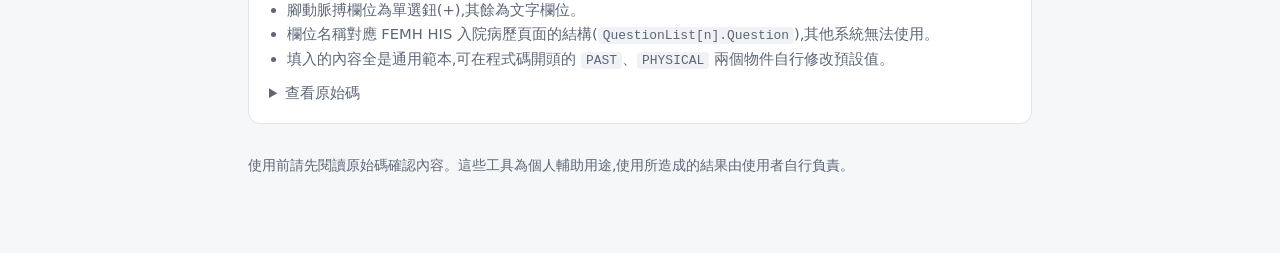
==== commit df3621de: "Add Chrome bookmark-folder export (directory page and generator) - assets/bookmarks-export.js: build" ====
--- a/index.html
+++ b/index.html
@@ -29,6 +29,8 @@
   @media (prefers-color-scheme: dark) { a.drag { color:#0d1220; } }
   button.copy { font:inherit; background:transparent; color:var(--fg); border:1px solid var(--line); border-radius:8px; padding:8px 14px; cursor:pointer; }
   button.copy:hover { border-color:var(--accent); }
+  button.dlbtn { font:inherit; background:var(--accent); color:#fff; border:0; border-radius:8px; padding:9px 16px; font-weight:600; cursor:pointer; }
+  @media (prefers-color-scheme: dark) { button.dlbtn { color:#0d1220; } }
   .notes { color:var(--muted); font-size:.92rem; padding-left:1.2em; margin:8px 0; }
   code { background:var(--code); padding:1px 5px; border-radius:4px; font-size:.88em; }
   details { margin-top:10px; }
@@ -52,6 +54,18 @@
       <li><strong>拖曳不了</strong>(手機、被管制的電腦):按「複製程式碼」,新增任一書籤,然後把書籤的「網址」整個換成剛複製的內容並儲存。</li>
       <li>到對應的網頁,點一下書籤列上的書籤就會執行。</li>
     </ol>
+  </section>
+
+  <section class="how">
+    <h2>📁 整包安裝（Chrome / Edge）</h2>
+    <p style="margin:0 0 10px">一次拿到所有書籤：兩個工具書籤＋全部「手術排程預約」內建預設，放在同一個資料夾。</p>
+    <ol>
+      <li>按下面的按鈕下載 <code>femhgs-bookmarks.html</code>。</li>
+      <li>Chrome 開書籤管理員（<kbd>Ctrl</kbd>+<kbd>Shift</kbd>+<kbd>O</kbd>）→ 右上角 ⋮ →「匯入書籤」→ 選剛下載的檔案。</li>
+      <li>匯入後會多一個「已匯入 / Imported」資料夾（位置依 Chrome 版本在書籤列或「其他書籤」），把裡面的<strong>「一般外科工具」資料夾</strong>整個拖到書籤列。</li>
+    </ol>
+    <p style="margin:10px 0 0"><button type="button" class="dlbtn" id="dlAll">📁 下載整包書籤</button></p>
+    <p class="lead" style="margin:8px 0 0;font-size:.88rem">預設集或書籤有更新時，需要重新下載匯入；舊的資料夾可直接刪除。</p>
   </section>
 
 
@@ -109,8 +123,13 @@
   </footer>
 </main>
 <div id="toast"></div>
+<script src="surgery-schedule/data/procedures.js"></script>
+<script src="surgery-schedule/data/presets.js"></script>
+<script src="surgery-schedule/buildscript.js"></script>
+<script src="assets/bookmarks-export.js"></script>
 <script>
   var CODE = {"auto-class":"javascript:(function(){var inp=prompt('幾分鐘後點擊「回傳時數並離開」?(輸入 t 只測試)','30');if(inp===null)return;if(window.__exitT){clearInterval(window.__exitT);window.__exitT=null}var old=document.getElementById('__exitB');if(old)old.remove();function patch(w){try{if(w.__noPause)return;w.__noPause=1;var d=w.document;['hidden','webkitHidden'].forEach(function(k){try{Object.defineProperty(d,k,{get:function(){return false},configurable:true})}catch(e){}});['visibilityState','webkitVisibilityState'].forEach(function(k){try{Object.defineProperty(d,k,{get:function(){return 'visible'},configurable:true})}catch(e){}});try{d.hasFocus=function(){return true}}catch(e){}['visibilitychange','webkitvisibilitychange','blur'].forEach(function(n){[w,d].forEach(function(x){x.addEventListener(n,function(e){if(e.target===w||e.target===d)e.stopImmediatePropagation()},true)})})}catch(e){}}function all(w){patch(w);try{w.document.querySelectorAll('iframe,frame').forEach(function(f){all(f.contentWindow)})}catch(e){}}function vid(d){try{var v=d.querySelector('video');if(v)return v;var f=d.querySelectorAll('iframe,frame');for(var i=0;i\u003cf.length;i++){var r=vid(f[i].contentDocument);if(r)return r}}catch(x){}return null}function playing(){var v=vid(document);if(v)return !v.paused||v.ended;try{return !Object.getOwnPropertyDescriptor(Document.prototype,'hidden').get.call(document)}catch(e){return true}}function find(d){try{var e=d.querySelector('.toolbar-button.exit');if(e)return e;var f=d.querySelectorAll('iframe,frame');for(var i=0;i\u003cf.length;i++){var r=find(f[i].contentDocument);if(r)return r}}catch(x){}return null}all(window);var B=document.createElement('div');B.id='__exitB';B.style.cssText='position:fixed;right:12px;bottom:12px;z-index:2147483647;background:black;color:white;padding:8px 12px;border-radius:8px;font:14px sans-serif;cursor:pointer';document.body.appendChild(B);function done(msg){B.textContent=msg;setTimeout(function(){B.remove()},6000)}if(String(inp).trim().toLowerCase()==='t'){var b0=find(document);var v0=vid(document);done((b0?'找到按鈕':'找不到按鈕')+'|'+(v0?(v0.paused?'影片暫停中':'影片播放中'):'找不到影片')+'|已套用防暫停');if(b0)b0.style.outline='4px solid red';return}var m=parseFloat(inp);if(!(m>0)){B.remove();return}var rem=m*60;var last=Date.now();var t=setInterval(tick,1000);window.__exitT=t;B.onclick=function(){clearInterval(t);window.__exitT=null;B.remove()};function tick(){all(window);var now=Date.now();var dt=(now-last)/1000;last=now;var p=playing();if(p)rem=rem-dt;if(rem>0){var s=Math.round(rem);var mm=Math.floor(s/60);var ss=s-mm*60;B.textContent=(p?'⏳ ':'⏸ 影片暫停,計時暫停 ')+mm+':'+('0'+ss).slice(-2)+' 後回傳時數(點此取消)';return}clearInterval(t);window.__exitT=null;var b=find(document);if(b){b.click();done('✅ 已點擊')}else done('❌ 找不到按鈕')}tick()})();","pe-template":"javascript:(function(){  var PAST = {    \"Cardiovascular disease\": \"denied\",    \"Hypertension\": \"denied\",    \"Pulmonary disease\": \"denied\",    \"Gastrointestinal disease\": \"denied\",    \"Liver disease\": \"denied\",    \"Renal disease\": \"denied\",    \"D.M. or Endocrinopathy\": \"denied\",    \"Cigarette smoking or Alcohol drinking\": \"denied\",    \"Drug allergy\": \"NKA\",    \"Previous Operation\": \"denied\",    \"Blood Transfusion\": \"denied\",    \"Special exposure history\": \"denied\",    \"Others\": \"nil\"  };  var PHYSICAL = {    \"Development\": \"fair\",    \"Nutrition\": \"fair\",    \"Mentality\": \"oriented\",    \"Cooperation\": \"cooperative\",    \"Conjunctiva\": \"not pale\",    \"Sclera\": \"anicteric\",    \"Pupil\": \"Isocoric\",    \"Light reflex\": \"(+/+), prompt\",    \"E.N.T.\": \"grossly normal\",    \"Thyroid\": \"no obvious enlargement\",    \"Lymph node\": \"no obvious enlarged lymphnode\",    \"Chest wall\": \"bilateral symmetric expansion\",    \"Lung\": \"bilateral clear breathing sound\",    \"Breast\": \"not examined\",    \"Heart\": \"no murmur\",    \"Shape\": \"soft and flat\",    \"Tenderness\": \"no tenderness\",    \"Liver\": \"impalpable\",    \"Spleen\": \"impalpable\",    \"Scar\": \"nil\",    \"Palpable Mass\": \"impalpable\",    \"Kidney\": \"no CV angle knocking pain\",    \"Bowel Sound\": \"normoactive\",    \"others\": \"nil\",    \"Extremities\": \"Freely movable, no pitting edema\",    \"External genitalia\": \"no abnormality\",    \"Carotid a.(right)\": \"+\",    \"Carotid a.(left)\": \"+\",    \"Radial a.(right)\": \"+\",    \"Radial a.(left)\": \"+\",    \"Femoral a.(right)\": \"+\",    \"Femoral a.(left)\": \"+\",    \"Popliteal a.(right)\": \"+\",    \"Popliteal a.(left)\": \"+\",    \"Dorsalis pedis a.(right)\": \"+\",    \"Dorsalis pedis a.(left)\": \"+\",    \"Posterior tibial a.(right)\": \"+\",    \"Posterior tibial a.(left)\": \"+\"  };  var SKIP_VITALS = [\"Body height\",\"Body weight\",\"BT\",\"BP\",\"PR\",\"RR\"];  function norm(s){ return (s||\"\").trim(); }  var qEls = document.querySelectorAll('input[name$=\".Question\"]');  if (qEls.length === 0){ alert(\"找不到欄位,請確認目前在「過去病史」或「入院理學檢查」頁籤\"); return; }  var questions = Array.prototype.map.call(qEls, function(el){ return norm(el.value); });  var isPast = questions.indexOf(\"Cardiovascular disease\") !== -1;  var isPhysical = questions.indexOf(\"Body height\") !== -1;  var map = isPast ? PAST : (isPhysical ? PHYSICAL : null);  if (!map){ alert(\"目前頁籤不是「過去病史」或「入院理學檢查」,無法自動填入\"); return; }  var filled = 0, skippedVitals = 0, skippedFilled = 0, notFound = 0;  qEls.forEach(function(qEl){    var m = qEl.name.match(/QuestionList\\[(\\d+)\\]/);    if (!m) return;    var idx = m[1];    var qText = norm(qEl.value);    if (isPhysical && SKIP_VITALS.indexOf(qText) !== -1){ skippedVitals++; return; }    if (!(qText in map)) return;    var answerEls = document.querySelectorAll('[name=\"QuestionList['+idx+'].Answer\"]');    if (!answerEls.length) return;    var desired = map[qText];    if (answerEls[0].type === \"radio\"){      var alreadyChecked = Array.prototype.some.call(answerEls, function(r){ return r.checked; });      if (alreadyChecked){ skippedFilled++; return; }      var target = Array.prototype.filter.call(answerEls, function(r){ return r.value === desired; })[0];      if (!target){ notFound++; return; }      target.checked = true;      target.dispatchEvent(new Event(\"click\", {bubbles:true}));      target.dispatchEvent(new Event(\"change\", {bubbles:true}));      filled++;    } else {      var el = answerEls[0];      if (norm(el.value) !== \"\"){ skippedFilled++; return; }      el.value = desired;      el.dispatchEvent(new Event(\"input\", {bubbles:true}));      el.dispatchEvent(new Event(\"change\", {bubbles:true}));      filled++;    }  });  alert(\"已自動填入 \" + filled + \" 個欄位\" + (isPhysical ? (\"\\n略過生命徵象(不動) \" + skippedVitals + \" 個\") : \"\") + \"\\n略過已有內容 \" + skippedFilled + \" 個\" + (notFound? (\"\\n找不到對應選項 \" + notFound + \" 個\") : \"\") + \"\\n\\n填完請自行檢查並按「暫存」儲存\");})();"};
+  var TOOLS = [{"title":"自動上課計時","href":"javascript:(function()%7Bvar%20inp%3Dprompt('%E5%B9%BE%E5%88%86%E9%90%98%E5%BE%8C%E9%BB%9E%E6%93%8A%E3%80%8C%E5%9B%9E%E5%82%B3%E6%99%82%E6%95%B8%E4%B8%A6%E9%9B%A2%E9%96%8B%E3%80%8D%3F(%E8%BC%B8%E5%85%A5%20t%20%E5%8F%AA%E6%B8%AC%E8%A9%A6)'%2C'30')%3Bif(inp%3D%3D%3Dnull)return%3Bif(window.__exitT)%7BclearInterval(window.__exitT)%3Bwindow.__exitT%3Dnull%7Dvar%20old%3Ddocument.getElementById('__exitB')%3Bif(old)old.remove()%3Bfunction%20patch(w)%7Btry%7Bif(w.__noPause)return%3Bw.__noPause%3D1%3Bvar%20d%3Dw.document%3B%5B'hidden'%2C'webkitHidden'%5D.forEach(function(k)%7Btry%7BObject.defineProperty(d%2Ck%2C%7Bget%3Afunction()%7Breturn%20false%7D%2Cconfigurable%3Atrue%7D)%7Dcatch(e)%7B%7D%7D)%3B%5B'visibilityState'%2C'webkitVisibilityState'%5D.forEach(function(k)%7Btry%7BObject.defineProperty(d%2Ck%2C%7Bget%3Afunction()%7Breturn%20'visible'%7D%2Cconfigurable%3Atrue%7D)%7Dcatch(e)%7B%7D%7D)%3Btry%7Bd.hasFocus%3Dfunction()%7Breturn%20true%7D%7Dcatch(e)%7B%7D%5B'visibilitychange'%2C'webkitvisibilitychange'%2C'blur'%5D.forEach(function(n)%7B%5Bw%2Cd%5D.forEach(function(x)%7Bx.addEventListener(n%2Cfunction(e)%7Bif(e.target%3D%3D%3Dw%7C%7Ce.target%3D%3D%3Dd)e.stopImmediatePropagation()%7D%2Ctrue)%7D)%7D)%7Dcatch(e)%7B%7D%7Dfunction%20all(w)%7Bpatch(w)%3Btry%7Bw.document.querySelectorAll('iframe%2Cframe').forEach(function(f)%7Ball(f.contentWindow)%7D)%7Dcatch(e)%7B%7D%7Dfunction%20vid(d)%7Btry%7Bvar%20v%3Dd.querySelector('video')%3Bif(v)return%20v%3Bvar%20f%3Dd.querySelectorAll('iframe%2Cframe')%3Bfor(var%20i%3D0%3Bi%3Cf.length%3Bi%2B%2B)%7Bvar%20r%3Dvid(f%5Bi%5D.contentDocument)%3Bif(r)return%20r%7D%7Dcatch(x)%7B%7Dreturn%20null%7Dfunction%20playing()%7Bvar%20v%3Dvid(document)%3Bif(v)return%20!v.paused%7C%7Cv.ended%3Btry%7Breturn%20!Object.getOwnPropertyDescriptor(Document.prototype%2C'hidden').get.call(document)%7Dcatch(e)%7Breturn%20true%7D%7Dfunction%20find(d)%7Btry%7Bvar%20e%3Dd.querySelector('.toolbar-button.exit')%3Bif(e)return%20e%3Bvar%20f%3Dd.querySelectorAll('iframe%2Cframe')%3Bfor(var%20i%3D0%3Bi%3Cf.length%3Bi%2B%2B)%7Bvar%20r%3Dfind(f%5Bi%5D.contentDocument)%3Bif(r)return%20r%7D%7Dcatch(x)%7B%7Dreturn%20null%7Dall(window)%3Bvar%20B%3Ddocument.createElement('div')%3BB.id%3D'__exitB'%3BB.style.cssText%3D'position%3Afixed%3Bright%3A12px%3Bbottom%3A12px%3Bz-index%3A2147483647%3Bbackground%3Ablack%3Bcolor%3Awhite%3Bpadding%3A8px%2012px%3Bborder-radius%3A8px%3Bfont%3A14px%20sans-serif%3Bcursor%3Apointer'%3Bdocument.body.appendChild(B)%3Bfunction%20done(msg)%7BB.textContent%3Dmsg%3BsetTimeout(function()%7BB.remove()%7D%2C6000)%7Dif(String(inp).trim().toLowerCase()%3D%3D%3D't')%7Bvar%20b0%3Dfind(document)%3Bvar%20v0%3Dvid(document)%3Bdone((b0%3F'%E6%89%BE%E5%88%B0%E6%8C%89%E9%88%95'%3A'%E6%89%BE%E4%B8%8D%E5%88%B0%E6%8C%89%E9%88%95')%2B'%7C'%2B(v0%3F(v0.paused%3F'%E5%BD%B1%E7%89%87%E6%9A%AB%E5%81%9C%E4%B8%AD'%3A'%E5%BD%B1%E7%89%87%E6%92%AD%E6%94%BE%E4%B8%AD')%3A'%E6%89%BE%E4%B8%8D%E5%88%B0%E5%BD%B1%E7%89%87')%2B'%7C%E5%B7%B2%E5%A5%97%E7%94%A8%E9%98%B2%E6%9A%AB%E5%81%9C')%3Bif(b0)b0.style.outline%3D'4px%20solid%20red'%3Breturn%7Dvar%20m%3DparseFloat(inp)%3Bif(!(m%3E0))%7BB.remove()%3Breturn%7Dvar%20rem%3Dm*60%3Bvar%20last%3DDate.now()%3Bvar%20t%3DsetInterval(tick%2C1000)%3Bwindow.__exitT%3Dt%3BB.onclick%3Dfunction()%7BclearInterval(t)%3Bwindow.__exitT%3Dnull%3BB.remove()%7D%3Bfunction%20tick()%7Ball(window)%3Bvar%20now%3DDate.now()%3Bvar%20dt%3D(now-last)%2F1000%3Blast%3Dnow%3Bvar%20p%3Dplaying()%3Bif(p)rem%3Drem-dt%3Bif(rem%3E0)%7Bvar%20s%3DMath.round(rem)%3Bvar%20mm%3DMath.floor(s%2F60)%3Bvar%20ss%3Ds-mm*60%3BB.textContent%3D(p%3F'%E2%8F%B3%20'%3A'%E2%8F%B8%20%E5%BD%B1%E7%89%87%E6%9A%AB%E5%81%9C%2C%E8%A8%88%E6%99%82%E6%9A%AB%E5%81%9C%20')%2Bmm%2B'%3A'%2B('0'%2Bss).slice(-2)%2B'%20%E5%BE%8C%E5%9B%9E%E5%82%B3%E6%99%82%E6%95%B8(%E9%BB%9E%E6%AD%A4%E5%8F%96%E6%B6%88)'%3Breturn%7DclearInterval(t)%3Bwindow.__exitT%3Dnull%3Bvar%20b%3Dfind(document)%3Bif(b)%7Bb.click()%3Bdone('%E2%9C%85%20%E5%B7%B2%E9%BB%9E%E6%93%8A')%7Delse%20done('%E2%9D%8C%20%E6%89%BE%E4%B8%8D%E5%88%B0%E6%8C%89%E9%88%95')%7Dtick()%7D)()%3B"},{"title":"入院病歷:過去病史 / 理學檢查範本填入","href":"javascript:(function()%7B%20%20var%20PAST%20%3D%20%7B%20%20%20%20%22Cardiovascular%20disease%22%3A%20%22denied%22%2C%20%20%20%20%22Hypertension%22%3A%20%22denied%22%2C%20%20%20%20%22Pulmonary%20disease%22%3A%20%22denied%22%2C%20%20%20%20%22Gastrointestinal%20disease%22%3A%20%22denied%22%2C%20%20%20%20%22Liver%20disease%22%3A%20%22denied%22%2C%20%20%20%20%22Renal%20disease%22%3A%20%22denied%22%2C%20%20%20%20%22D.M.%20or%20Endocrinopathy%22%3A%20%22denied%22%2C%20%20%20%20%22Cigarette%20smoking%20or%20Alcohol%20drinking%22%3A%20%22denied%22%2C%20%20%20%20%22Drug%20allergy%22%3A%20%22NKA%22%2C%20%20%20%20%22Previous%20Operation%22%3A%20%22denied%22%2C%20%20%20%20%22Blood%20Transfusion%22%3A%20%22denied%22%2C%20%20%20%20%22Special%20exposure%20history%22%3A%20%22denied%22%2C%20%20%20%20%22Others%22%3A%20%22nil%22%20%20%7D%3B%20%20var%20PHYSICAL%20%3D%20%7B%20%20%20%20%22Development%22%3A%20%22fair%22%2C%20%20%20%20%22Nutrition%22%3A%20%22fair%22%2C%20%20%20%20%22Mentality%22%3A%20%22oriented%22%2C%20%20%20%20%22Cooperation%22%3A%20%22cooperative%22%2C%20%20%20%20%22Conjunctiva%22%3A%20%22not%20pale%22%2C%20%20%20%20%22Sclera%22%3A%20%22anicteric%22%2C%20%20%20%20%22Pupil%22%3A%20%22Isocoric%22%2C%20%20%20%20%22Light%20reflex%22%3A%20%22(%2B%2F%2B)%2C%20prompt%22%2C%20%20%20%20%22E.N.T.%22%3A%20%22grossly%20normal%22%2C%20%20%20%20%22Thyroid%22%3A%20%22no%20obvious%20enlargement%22%2C%20%20%20%20%22Lymph%20node%22%3A%20%22no%20obvious%20enlarged%20lymphnode%22%2C%20%20%20%20%22Chest%20wall%22%3A%20%22bilateral%20symmetric%20expansion%22%2C%20%20%20%20%22Lung%22%3A%20%22bilateral%20clear%20breathing%20sound%22%2C%20%20%20%20%22Breast%22%3A%20%22not%20examined%22%2C%20%20%20%20%22Heart%22%3A%20%22no%20murmur%22%2C%20%20%20%20%22Shape%22%3A%20%22soft%20and%20flat%22%2C%20%20%20%20%22Tenderness%22%3A%20%22no%20tenderness%22%2C%20%20%20%20%22Liver%22%3A%20%22impalpable%22%2C%20%20%20%20%22Spleen%22%3A%20%22impalpable%22%2C%20%20%20%20%22Scar%22%3A%20%22nil%22%2C%20%20%20%20%22Palpable%20Mass%22%3A%20%22impalpable%22%2C%20%20%20%20%22Kidney%22%3A%20%22no%20CV%20angle%20knocking%20pain%22%2C%20%20%20%20%22Bowel%20Sound%22%3A%20%22normoactive%22%2C%20%20%20%20%22others%22%3A%20%22nil%22%2C%20%20%20%20%22Extremities%22%3A%20%22Freely%20movable%2C%20no%20pitting%20edema%22%2C%20%20%20%20%22External%20genitalia%22%3A%20%22no%20abnormality%22%2C%20%20%20%20%22Carotid%20a.(right)%22%3A%20%22%2B%22%2C%20%20%20%20%22Carotid%20a.(left)%22%3A%20%22%2B%22%2C%20%20%20%20%22Radial%20a.(right)%22%3A%20%22%2B%22%2C%20%20%20%20%22Radial%20a.(left)%22%3A%20%22%2B%22%2C%20%20%20%20%22Femoral%20a.(right)%22%3A%20%22%2B%22%2C%20%20%20%20%22Femoral%20a.(left)%22%3A%20%22%2B%22%2C%20%20%20%20%22Popliteal%20a.(right)%22%3A%20%22%2B%22%2C%20%20%20%20%22Popliteal%20a.(left)%22%3A%20%22%2B%22%2C%20%20%20%20%22Dorsalis%20pedis%20a.(right)%22%3A%20%22%2B%22%2C%20%20%20%20%22Dorsalis%20pedis%20a.(left)%22%3A%20%22%2B%22%2C%20%20%20%20%22Posterior%20tibial%20a.(right)%22%3A%20%22%2B%22%2C%20%20%20%20%22Posterior%20tibial%20a.(left)%22%3A%20%22%2B%22%20%20%7D%3B%20%20var%20SKIP_VITALS%20%3D%20%5B%22Body%20height%22%2C%22Body%20weight%22%2C%22BT%22%2C%22BP%22%2C%22PR%22%2C%22RR%22%5D%3B%20%20function%20norm(s)%7B%20return%20(s%7C%7C%22%22).trim()%3B%20%7D%20%20var%20qEls%20%3D%20document.querySelectorAll('input%5Bname%24%3D%22.Question%22%5D')%3B%20%20if%20(qEls.length%20%3D%3D%3D%200)%7B%20alert(%22%E6%89%BE%E4%B8%8D%E5%88%B0%E6%AC%84%E4%BD%8D%2C%E8%AB%8B%E7%A2%BA%E8%AA%8D%E7%9B%AE%E5%89%8D%E5%9C%A8%E3%80%8C%E9%81%8E%E5%8E%BB%E7%97%85%E5%8F%B2%E3%80%8D%E6%88%96%E3%80%8C%E5%85%A5%E9%99%A2%E7%90%86%E5%AD%B8%E6%AA%A2%E6%9F%A5%E3%80%8D%E9%A0%81%E7%B1%A4%22)%3B%20return%3B%20%7D%20%20var%20questions%20%3D%20Array.prototype.map.call(qEls%2C%20function(el)%7B%20return%20norm(el.value)%3B%20%7D)%3B%20%20var%20isPast%20%3D%20questions.indexOf(%22Cardiovascular%20disease%22)%20!%3D%3D%20-1%3B%20%20var%20isPhysical%20%3D%20questions.indexOf(%22Body%20height%22)%20!%3D%3D%20-1%3B%20%20var%20map%20%3D%20isPast%20%3F%20PAST%20%3A%20(isPhysical%20%3F%20PHYSICAL%20%3A%20null)%3B%20%20if%20(!map)%7B%20alert(%22%E7%9B%AE%E5%89%8D%E9%A0%81%E7%B1%A4%E4%B8%8D%E6%98%AF%E3%80%8C%E9%81%8E%E5%8E%BB%E7%97%85%E5%8F%B2%E3%80%8D%E6%88%96%E3%80%8C%E5%85%A5%E9%99%A2%E7%90%86%E5%AD%B8%E6%AA%A2%E6%9F%A5%E3%80%8D%2C%E7%84%A1%E6%B3%95%E8%87%AA%E5%8B%95%E5%A1%AB%E5%85%A5%22)%3B%20return%3B%20%7D%20%20var%20filled%20%3D%200%2C%20skippedVitals%20%3D%200%2C%20skippedFilled%20%3D%200%2C%20notFound%20%3D%200%3B%20%20qEls.forEach(function(qEl)%7B%20%20%20%20var%20m%20%3D%20qEl.name.match(%2FQuestionList%5C%5B(%5Cd%2B)%5C%5D%2F)%3B%20%20%20%20if%20(!m)%20return%3B%20%20%20%20var%20idx%20%3D%20m%5B1%5D%3B%20%20%20%20var%20qText%20%3D%20norm(qEl.value)%3B%20%20%20%20if%20(isPhysical%20%26%26%20SKIP_VITALS.indexOf(qText)%20!%3D%3D%20-1)%7B%20skippedVitals%2B%2B%3B%20return%3B%20%7D%20%20%20%20if%20(!(qText%20in%20map))%20return%3B%20%20%20%20var%20answerEls%20%3D%20document.querySelectorAll('%5Bname%3D%22QuestionList%5B'%2Bidx%2B'%5D.Answer%22%5D')%3B%20%20%20%20if%20(!answerEls.length)%20return%3B%20%20%20%20var%20desired%20%3D%20map%5BqText%5D%3B%20%20%20%20if%20(answerEls%5B0%5D.type%20%3D%3D%3D%20%22radio%22)%7B%20%20%20%20%20%20var%20alreadyChecked%20%3D%20Array.prototype.some.call(answerEls%2C%20function(r)%7B%20return%20r.checked%3B%20%7D)%3B%20%20%20%20%20%20if%20(alreadyChecked)%7B%20skippedFilled%2B%2B%3B%20return%3B%20%7D%20%20%20%20%20%20var%20target%20%3D%20Array.prototype.filter.call(answerEls%2C%20function(r)%7B%20return%20r.value%20%3D%3D%3D%20desired%3B%20%7D)%5B0%5D%3B%20%20%20%20%20%20if%20(!target)%7B%20notFound%2B%2B%3B%20return%3B%20%7D%20%20%20%20%20%20target.checked%20%3D%20true%3B%20%20%20%20%20%20target.dispatchEvent(new%20Event(%22click%22%2C%20%7Bbubbles%3Atrue%7D))%3B%20%20%20%20%20%20target.dispatchEvent(new%20Event(%22change%22%2C%20%7Bbubbles%3Atrue%7D))%3B%20%20%20%20%20%20filled%2B%2B%3B%20%20%20%20%7D%20else%20%7B%20%20%20%20%20%20var%20el%20%3D%20answerEls%5B0%5D%3B%20%20%20%20%20%20if%20(norm(el.value)%20!%3D%3D%20%22%22)%7B%20skippedFilled%2B%2B%3B%20return%3B%20%7D%20%20%20%20%20%20el.value%20%3D%20desired%3B%20%20%20%20%20%20el.dispatchEvent(new%20Event(%22input%22%2C%20%7Bbubbles%3Atrue%7D))%3B%20%20%20%20%20%20el.dispatchEvent(new%20Event(%22change%22%2C%20%7Bbubbles%3Atrue%7D))%3B%20%20%20%20%20%20filled%2B%2B%3B%20%20%20%20%7D%20%20%7D)%3B%20%20alert(%22%E5%B7%B2%E8%87%AA%E5%8B%95%E5%A1%AB%E5%85%A5%20%22%20%2B%20filled%20%2B%20%22%20%E5%80%8B%E6%AC%84%E4%BD%8D%22%20%2B%20(isPhysical%20%3F%20(%22%5Cn%E7%95%A5%E9%81%8E%E7%94%9F%E5%91%BD%E5%BE%B5%E8%B1%A1(%E4%B8%8D%E5%8B%95)%20%22%20%2B%20skippedVitals%20%2B%20%22%20%E5%80%8B%22)%20%3A%20%22%22)%20%2B%20%22%5Cn%E7%95%A5%E9%81%8E%E5%B7%B2%E6%9C%89%E5%85%A7%E5%AE%B9%20%22%20%2B%20skippedFilled%20%2B%20%22%20%E5%80%8B%22%20%2B%20(notFound%3F%20(%22%5Cn%E6%89%BE%E4%B8%8D%E5%88%B0%E5%B0%8D%E6%87%89%E9%81%B8%E9%A0%85%20%22%20%2B%20notFound%20%2B%20%22%20%E5%80%8B%22)%20%3A%20%22%22)%20%2B%20%22%5Cn%5Cn%E5%A1%AB%E5%AE%8C%E8%AB%8B%E8%87%AA%E8%A1%8C%E6%AA%A2%E6%9F%A5%E4%B8%A6%E6%8C%89%E3%80%8C%E6%9A%AB%E5%AD%98%E3%80%8D%E5%84%B2%E5%AD%98%22)%3B%7D)()%3B"}];
   function toast(msg){ var t=document.getElementById('toast'); t.textContent=msg; t.classList.add('show'); setTimeout(function(){t.classList.remove('show')},1800); }
   document.querySelectorAll('button.copy').forEach(function(b){
     b.addEventListener('click', function(){
@@ -126,6 +145,26 @@
       } else { fallback(); }
     });
   });
+  function allBookmarkTree(){
+    var presets = window.DEFAULT_PRESETS || {};
+    var names = Object.keys(presets);
+    var children = TOOLS.map(function(t){ return { title: t.title, href: t.href }; });
+    if (names.length && typeof buildScript === 'function') {
+      children.push({ title: '手術排程預約', children: names.map(function(n){
+        return { title: n, href: 'javascript:' + encodeURIComponent(buildScript(presets[n])) };
+      }) });
+    }
+    return [{ title: '一般外科工具', children: children }];
+  }
+  (function(){
+    var btn = document.getElementById('dlAll');
+    var n = countBookmarks(allBookmarkTree());
+    btn.textContent = '📁 下載整包書籤（' + n + ' 個）';
+    btn.addEventListener('click', function(){
+      downloadTextFile('femhgs-bookmarks.html', buildBookmarksHtml(allBookmarkTree()));
+      toast('已下載，請依步驟匯入');
+    });
+  })();
 </script>
 </body>
 </html>
